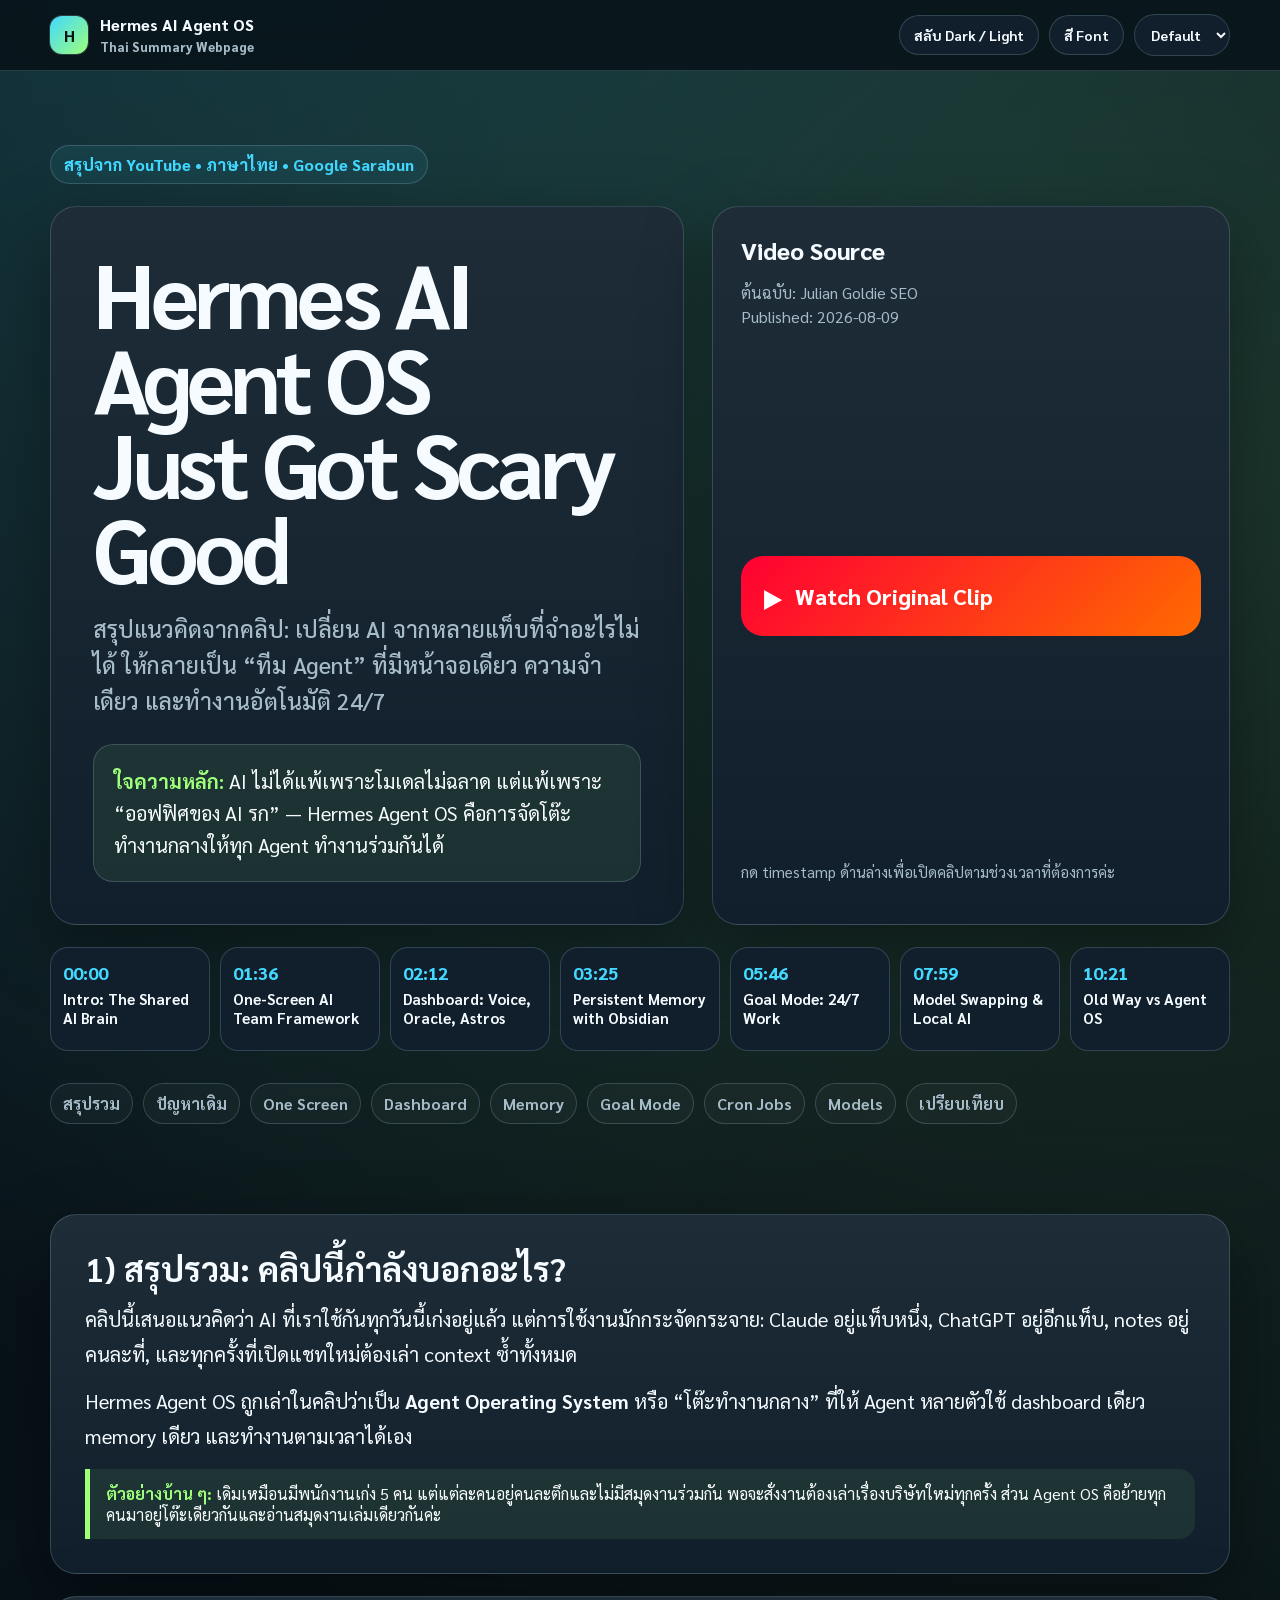
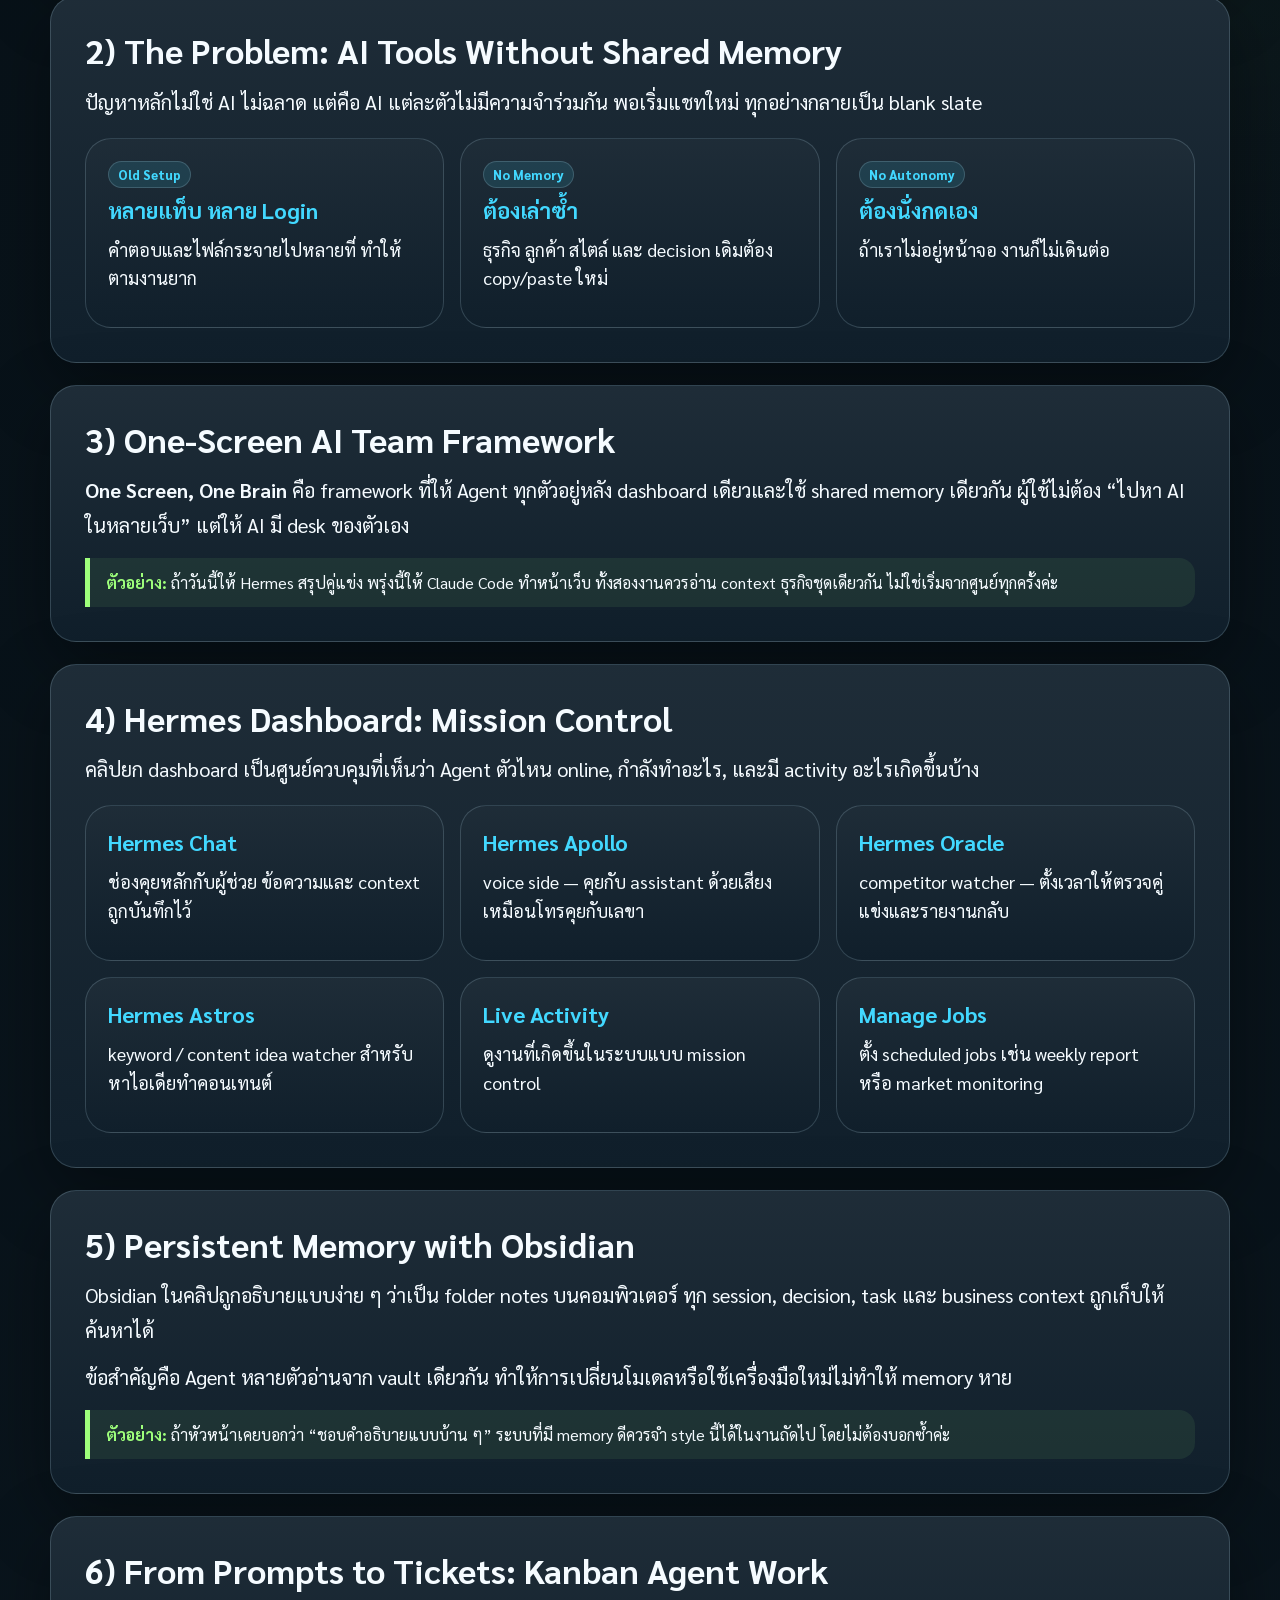
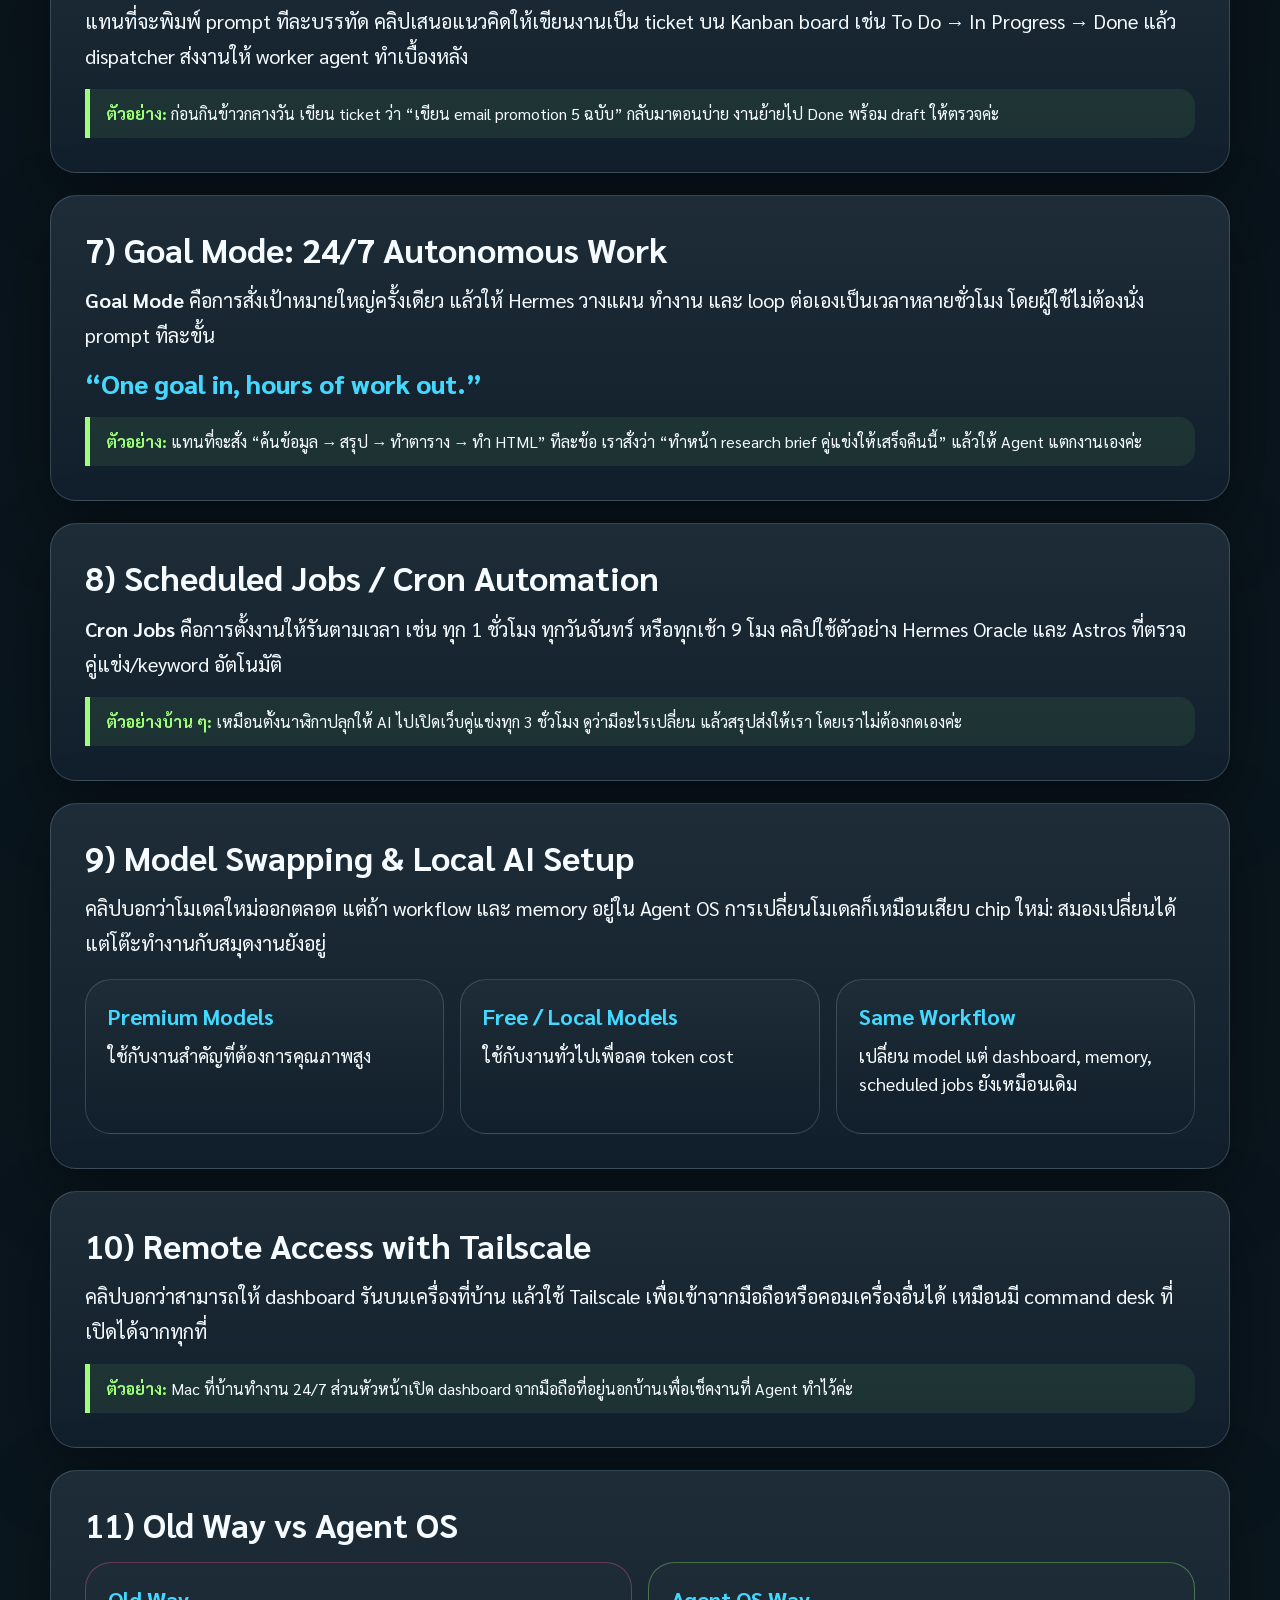
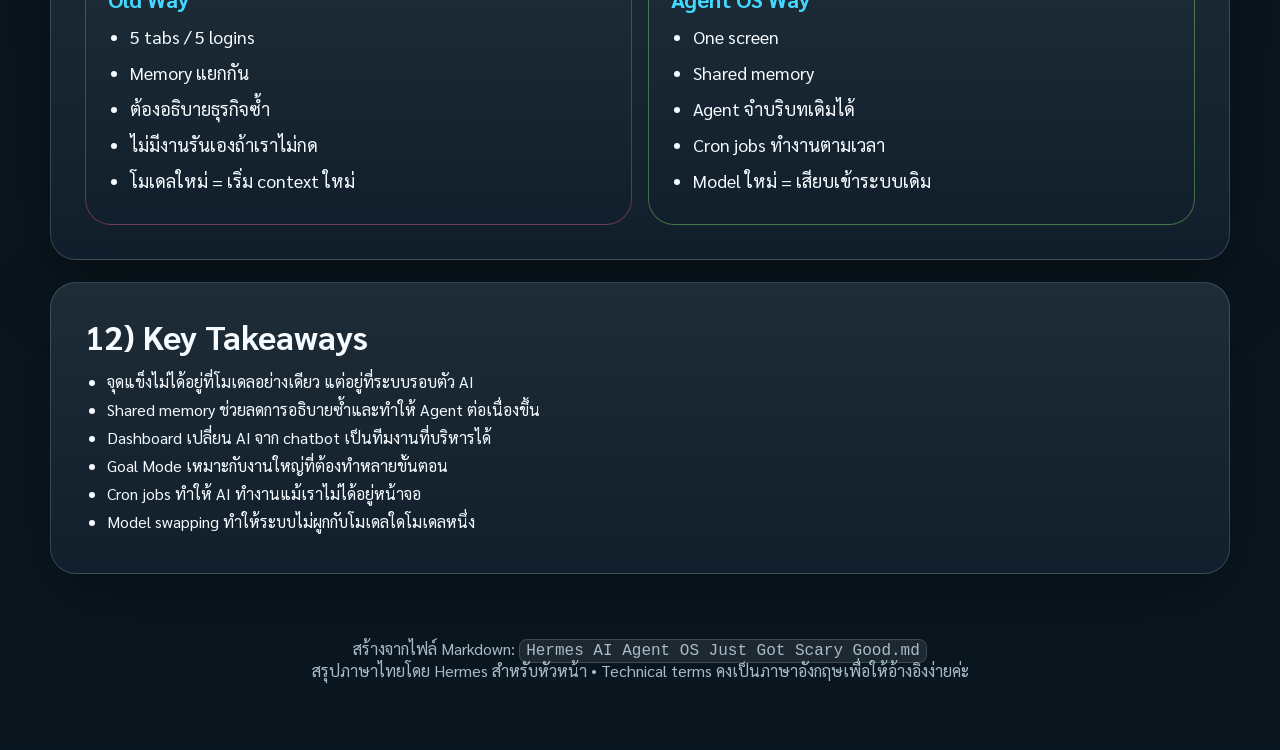
==== hermes-agent-os.html @ 34624af7 "Publish GitHub Pages site" ====
<!doctype html>
<html lang="th" data-theme="dark" data-text="default">
<head>
  <meta charset="utf-8" />
  <meta name="viewport" content="width=device-width, initial-scale=1" />
  <meta name="description" content="สรุปภาษาไทยจากคลิป Hermes AI Agent OS Just Got Scary Good พร้อมลิงก์ timestamp ไป YouTube ต้นฉบับ" />
  <title>Hermes AI Agent OS — สรุปภาษาไทย</title>
  <link rel="preconnect" href="https://fonts.googleapis.com">
  <link rel="preconnect" href="https://fonts.gstatic.com" crossorigin>
  <link href="https://fonts.googleapis.com/css2?family=Sarabun:wght@300;400;500;600;700;800&display=swap" rel="stylesheet">
  <style>
    :root{
      --font:'Sarabun', system-ui, -apple-system, BlinkMacSystemFont, 'Segoe UI', sans-serif;
      --bg:#071016; --bg-2:#0b1720; --surface:#101f2b; --surface-2:#142838; --ink:#f5fbff; --muted:#a7bcc9;
      --line:rgba(201,235,255,.18); --accent:#42d8ff; --accent-2:#9eff7b; --warn:#ffd166; --pink:#ff5ea8;
      --shadow:0 24px 70px rgba(0,0,0,.35); --radius:26px; --text-pick:var(--ink);
    }
    html[data-theme="light"]{--bg:#f6f8fb;--bg-2:#edf3f8;--surface:#ffffff;--surface-2:#f0f6fb;--ink:#11202b;--muted:#526777;--line:rgba(17,32,43,.15);--accent:#006dce;--accent-2:#238b45;--warn:#a76600;--pink:#ca1e67;--shadow:0 18px 55px rgba(24,47,67,.14)}
    html[data-text="white"]{--text-pick:#ffffff} html[data-text="black"]{--text-pick:#111827} html[data-text="cyan"]{--text-pick:#00d9ff} html[data-text="lime"]{--text-pick:#7CFF6B} html[data-text="amber"]{--text-pick:#ffd166} html[data-text="pink"]{--text-pick:#ff5ea8} html[data-text="purple"]{--text-pick:#c084fc}
    *{box-sizing:border-box} html{scroll-behavior:smooth} body{margin:0;font-family:var(--font);background:radial-gradient(circle at 12% -10%,rgba(66,216,255,.22),transparent 30%),radial-gradient(circle at 88% 8%,rgba(158,255,123,.13),transparent 28%),linear-gradient(180deg,var(--bg),var(--bg-2));color:var(--text-pick);min-height:100vh}
    a{color:inherit} .wrap{width:min(1180px,calc(100% - 36px));margin-inline:auto}.topbar{position:sticky;top:0;z-index:50;background:color-mix(in srgb,var(--bg) 82%,transparent);backdrop-filter:blur(14px);border-bottom:1px solid var(--line)}
    .topbar-inner{display:flex;align-items:center;justify-content:space-between;gap:16px;padding:14px 0}.brand{display:flex;align-items:center;gap:12px;font-weight:800}.logo{width:38px;height:38px;border-radius:12px;background:linear-gradient(135deg,var(--accent),var(--accent-2));display:grid;place-items:center;color:#031018;font-weight:900;box-shadow:0 0 0 1px var(--line)}
    .controls{display:flex;gap:10px;align-items:center;flex-wrap:wrap}.btn,.chip{border:1px solid var(--line);background:var(--surface);color:var(--text-pick);padding:10px 14px;border-radius:999px;font:700 14px var(--font);cursor:pointer;box-shadow:none}.btn:hover,.chip:hover{border-color:var(--accent)} select{border:1px solid var(--line);background:var(--surface);color:var(--text-pick);padding:10px 12px;border-radius:999px;font:700 14px var(--font)}
    .hero{padding:74px 0 36px}.eyebrow{display:inline-flex;align-items:center;gap:8px;border:1px solid var(--line);background:rgba(66,216,255,.08);padding:8px 13px;border-radius:999px;color:var(--accent);font-weight:800}.hero-grid{display:grid;grid-template-columns:1.1fr .9fr;gap:28px;align-items:stretch;margin-top:22px}.hero-card,.video-card,.card,.section{background:linear-gradient(180deg,color-mix(in srgb,var(--surface) 94%,white 6%),var(--surface));border:1px solid var(--line);border-radius:var(--radius);box-shadow:var(--shadow)}.hero-card{padding:42px}.video-card{padding:28px;display:flex;flex-direction:column;justify-content:space-between;gap:18px}.hero h1{margin:0;font-size:clamp(44px,7vw,92px);line-height:.95;letter-spacing:-.05em;color:var(--text-pick)}.subtitle{margin:22px 0 0;color:var(--muted);font-size:23px;line-height:1.55;font-weight:500}.big-idea{margin-top:26px;padding:20px;border:1px solid var(--line);border-radius:20px;background:rgba(158,255,123,.08);font-size:20px;line-height:1.6}.big-idea b{color:var(--accent-2)}
    .watch{display:flex;gap:12px;align-items:center;text-decoration:none;padding:18px 20px;background:linear-gradient(135deg,#ff0033,#ff6a00);border-radius:22px;color:white;font-weight:900;font-size:22px}.watch span:first-child{font-size:34px}.video-title{font-size:24px;font-weight:900;line-height:1.25}.meta{color:var(--muted);line-height:1.5}.timestamp-grid{display:grid;grid-template-columns:repeat(7,1fr);gap:10px;margin:22px 0 0}.time-link{display:flex;flex-direction:column;text-decoration:none;padding:13px 12px;border:1px solid var(--line);border-radius:18px;background:var(--surface);min-height:104px}.time-link:hover{transform:translateY(-2px);border-color:var(--accent);transition:.18s}.time{font-weight:900;color:var(--accent);font-size:18px}.time-label{font-size:15px;line-height:1.25;margin-top:6px;color:var(--text-pick);font-weight:700}
    .toc{display:flex;gap:10px;flex-wrap:wrap;margin:32px 0}.toc a{text-decoration:none;color:var(--muted);border:1px solid var(--line);border-radius:999px;padding:9px 12px;background:rgba(255,255,255,.03);font-weight:700}.toc a:hover{color:var(--text-pick);border-color:var(--accent)}
    .section{padding:34px;margin:22px 0}.section h2{margin:0 0 14px;font-size:34px;line-height:1.15}.section p{font-size:20px;line-height:1.75;color:var(--text-pick);margin:12px 0}.muted{color:var(--muted)!important}.cards{display:grid;grid-template-columns:repeat(3,1fr);gap:16px;margin-top:18px}.card{padding:22px;box-shadow:none}.card h3{margin:0 0 9px;font-size:22px;color:var(--accent)}.card p,.card li{font-size:18px;line-height:1.6;color:var(--text-pick)}.tag{display:inline-block;background:rgba(66,216,255,.12);border:1px solid var(--line);padding:4px 9px;border-radius:999px;color:var(--accent);font-weight:800;font-size:13px;margin-bottom:8px}.example{margin-top:15px;border-left:5px solid var(--accent-2);background:rgba(158,255,123,.08);padding:14px 16px;border-radius:0 16px 16px 0}.example strong{color:var(--accent-2)}
    .compare{display:grid;grid-template-columns:1fr 1fr;gap:16px;margin-top:18px}.compare .old{border-color:rgba(255,94,168,.35)}.compare .new{border-color:rgba(158,255,123,.35)}ul{margin:10px 0 0;padding-left:22px}li{margin:7px 0}.quote{font-size:26px!important;line-height:1.45!important;font-weight:800;color:var(--accent)!important}.footer{padding:42px 0 70px;color:var(--muted);text-align:center}.small{font-size:15px!important}.kbd{font-family:ui-monospace,SFMono-Regular,Menlo,monospace;background:rgba(255,255,255,.08);border:1px solid var(--line);border-radius:8px;padding:2px 6px}
    @media(max-width:980px){.hero-grid,.cards,.compare{grid-template-columns:1fr}.timestamp-grid{grid-template-columns:repeat(2,1fr)}.hero-card{padding:28px}.section{padding:24px}.topbar-inner{align-items:flex-start;flex-direction:column}.controls{width:100%}}
    @media(max-width:560px){.timestamp-grid{grid-template-columns:1fr}.hero h1{font-size:48px}.subtitle{font-size:19px}.section h2{font-size:28px}.section p{font-size:18px}}
  </style>
</head>
<body>
  <header class="topbar">
    <div class="wrap topbar-inner">
      <div class="brand"><div class="logo">H</div><div>Hermes AI Agent OS<br><span class="muted" style="font-size:13px">Thai Summary Webpage</span></div></div>
      <div class="controls" aria-label="page controls">
        <button class="btn" id="themeBtn">สลับ Dark / Light</button>
        <label class="chip" for="textColor">สี Font</label>
        <select id="textColor" aria-label="เลือกสีตัวอักษร">
          <option value="default">Default</option><option value="white">White</option><option value="black">Black</option><option value="cyan">Cyan</option><option value="lime">Lime</option><option value="amber">Amber</option><option value="pink">Pink</option><option value="purple">Purple</option>
        </select>
      </div>
    </div>
  </header>

  <main class="wrap">
    <section class="hero" id="top">
      <span class="eyebrow">สรุปจาก YouTube • ภาษาไทย • Google Sarabun</span>
      <div class="hero-grid">
        <div class="hero-card">
          <h1>Hermes AI Agent OS<br>Just Got Scary Good</h1>
          <p class="subtitle">สรุปแนวคิดจากคลิป: เปลี่ยน AI จากหลายแท็บที่จำอะไรไม่ได้ ให้กลายเป็น “ทีม Agent” ที่มีหน้าจอเดียว ความจำเดียว และทำงานอัตโนมัติ 24/7</p>
          <div class="big-idea"><b>ใจความหลัก:</b> AI ไม่ได้แพ้เพราะโมเดลไม่ฉลาด แต่แพ้เพราะ “ออฟฟิศของ AI รก” — Hermes Agent OS คือการจัดโต๊ะทำงานกลางให้ทุก Agent ทำงานร่วมกันได้</div>
        </div>
        <aside class="video-card">
          <div>
            <div class="video-title">Video Source</div>
            <p class="meta">ต้นฉบับ: Julian Goldie SEO<br>Published: 2026-08-09</p>
          </div>
          <a class="watch" href="https://www.youtube.com/watch?v=PWWKSRdEKKI" target="_blank" rel="noopener"><span>▶</span><span>Watch Original Clip</span></a>
          <p class="small muted">กด timestamp ด้านล่างเพื่อเปิดคลิปตามช่วงเวลาที่ต้องการค่ะ</p>
        </aside>
      </div>

      <nav class="timestamp-grid" aria-label="YouTube timestamp map">
        <a class="time-link" href="https://www.youtube.com/watch?v=PWWKSRdEKKI&t=0s" target="_blank" rel="noopener"><span class="time">00:00</span><span class="time-label">Intro: The Shared AI Brain</span></a>
        <a class="time-link" href="https://www.youtube.com/watch?v=PWWKSRdEKKI&t=96s" target="_blank" rel="noopener"><span class="time">01:36</span><span class="time-label">One-Screen AI Team Framework</span></a>
        <a class="time-link" href="https://www.youtube.com/watch?v=PWWKSRdEKKI&t=132s" target="_blank" rel="noopener"><span class="time">02:12</span><span class="time-label">Dashboard: Voice, Oracle, Astros</span></a>
        <a class="time-link" href="https://www.youtube.com/watch?v=PWWKSRdEKKI&t=205s" target="_blank" rel="noopener"><span class="time">03:25</span><span class="time-label">Persistent Memory with Obsidian</span></a>
        <a class="time-link" href="https://www.youtube.com/watch?v=PWWKSRdEKKI&t=346s" target="_blank" rel="noopener"><span class="time">05:46</span><span class="time-label">Goal Mode: 24/7 Work</span></a>
        <a class="time-link" href="https://www.youtube.com/watch?v=PWWKSRdEKKI&t=479s" target="_blank" rel="noopener"><span class="time">07:59</span><span class="time-label">Model Swapping & Local AI</span></a>
        <a class="time-link" href="https://www.youtube.com/watch?v=PWWKSRdEKKI&t=621s" target="_blank" rel="noopener"><span class="time">10:21</span><span class="time-label">Old Way vs Agent OS</span></a>
      </nav>
      <div class="toc">
        <a href="#summary">สรุปรวม</a><a href="#problem">ปัญหาเดิม</a><a href="#framework">One Screen</a><a href="#dashboard">Dashboard</a><a href="#memory">Memory</a><a href="#goal">Goal Mode</a><a href="#cron">Cron Jobs</a><a href="#models">Models</a><a href="#compare">เปรียบเทียบ</a>
      </div>
    </section>

    <section class="section" id="summary"><h2>1) สรุปรวม: คลิปนี้กำลังบอกอะไร?</h2><p>คลิปนี้เสนอแนวคิดว่า AI ที่เราใช้กันทุกวันนี้เก่งอยู่แล้ว แต่การใช้งานมักกระจัดกระจาย: Claude อยู่แท็บหนึ่ง, ChatGPT อยู่อีกแท็บ, notes อยู่คนละที่, และทุกครั้งที่เปิดแชทใหม่ต้องเล่า context ซ้ำทั้งหมด</p><p>Hermes Agent OS ถูกเล่าในคลิปว่าเป็น <b>Agent Operating System</b> หรือ “โต๊ะทำงานกลาง” ที่ให้ Agent หลายตัวใช้ dashboard เดียว memory เดียว และทำงานตามเวลาได้เอง</p><div class="example"><strong>ตัวอย่างบ้าน ๆ:</strong> เดิมเหมือนมีพนักงานเก่ง 5 คน แต่แต่ละคนอยู่คนละตึกและไม่มีสมุดงานร่วมกัน พอจะสั่งงานต้องเล่าเรื่องบริษัทใหม่ทุกครั้ง ส่วน Agent OS คือย้ายทุกคนมาอยู่โต๊ะเดียวกันและอ่านสมุดงานเล่มเดียวกันค่ะ</div></section>
    <section class="section" id="problem"><h2>2) The Problem: AI Tools Without Shared Memory</h2><p>ปัญหาหลักไม่ใช่ AI ไม่ฉลาด แต่คือ AI แต่ละตัวไม่มีความจำร่วมกัน พอเริ่มแชทใหม่ ทุกอย่างกลายเป็น blank slate</p><div class="cards"><div class="card"><span class="tag">Old Setup</span><h3>หลายแท็บ หลาย Login</h3><p>คำตอบและไฟล์กระจายไปหลายที่ ทำให้ตามงานยาก</p></div><div class="card"><span class="tag">No Memory</span><h3>ต้องเล่าซ้ำ</h3><p>ธุรกิจ ลูกค้า สไตล์ และ decision เดิมต้อง copy/paste ใหม่</p></div><div class="card"><span class="tag">No Autonomy</span><h3>ต้องนั่งกดเอง</h3><p>ถ้าเราไม่อยู่หน้าจอ งานก็ไม่เดินต่อ</p></div></div></section>
    <section class="section" id="framework"><h2>3) One-Screen AI Team Framework</h2><p><b>One Screen, One Brain</b> คือ framework ที่ให้ Agent ทุกตัวอยู่หลัง dashboard เดียวและใช้ shared memory เดียวกัน ผู้ใช้ไม่ต้อง “ไปหา AI ในหลายเว็บ” แต่ให้ AI มี desk ของตัวเอง</p><div class="example"><strong>ตัวอย่าง:</strong> ถ้าวันนี้ให้ Hermes สรุปคู่แข่ง พรุ่งนี้ให้ Claude Code ทำหน้าเว็บ ทั้งสองงานควรอ่าน context ธุรกิจชุดเดียวกัน ไม่ใช่เริ่มจากศูนย์ทุกครั้งค่ะ</div></section>
    <section class="section" id="dashboard"><h2>4) Hermes Dashboard: Mission Control</h2><p>คลิปยก dashboard เป็นศูนย์ควบคุมที่เห็นว่า Agent ตัวไหน online, กำลังทำอะไร, และมี activity อะไรเกิดขึ้นบ้าง</p><div class="cards"><div class="card"><h3>Hermes Chat</h3><p>ช่องคุยหลักกับผู้ช่วย ข้อความและ context ถูกบันทึกไว้</p></div><div class="card"><h3>Hermes Apollo</h3><p>voice side — คุยกับ assistant ด้วยเสียง เหมือนโทรคุยกับเลขา</p></div><div class="card"><h3>Hermes Oracle</h3><p>competitor watcher — ตั้งเวลาให้ตรวจคู่แข่งและรายงานกลับ</p></div><div class="card"><h3>Hermes Astros</h3><p>keyword / content idea watcher สำหรับหาไอเดียทำคอนเทนต์</p></div><div class="card"><h3>Live Activity</h3><p>ดูงานที่เกิดขึ้นในระบบแบบ mission control</p></div><div class="card"><h3>Manage Jobs</h3><p>ตั้ง scheduled jobs เช่น weekly report หรือ market monitoring</p></div></div></section>
    <section class="section" id="memory"><h2>5) Persistent Memory with Obsidian</h2><p>Obsidian ในคลิปถูกอธิบายแบบง่าย ๆ ว่าเป็น folder notes บนคอมพิวเตอร์ ทุก session, decision, task และ business context ถูกเก็บให้ค้นหาได้</p><p>ข้อสำคัญคือ Agent หลายตัวอ่านจาก vault เดียวกัน ทำให้การเปลี่ยนโมเดลหรือใช้เครื่องมือใหม่ไม่ทำให้ memory หาย</p><div class="example"><strong>ตัวอย่าง:</strong> ถ้าหัวหน้าเคยบอกว่า “ชอบคำอธิบายแบบบ้าน ๆ” ระบบที่มี memory ดีควรจำ style นี้ได้ในงานถัดไป โดยไม่ต้องบอกซ้ำค่ะ</div></section>
    <section class="section"><h2>6) From Prompts to Tickets: Kanban Agent Work</h2><p>แทนที่จะพิมพ์ prompt ทีละบรรทัด คลิปเสนอแนวคิดให้เขียนงานเป็น ticket บน Kanban board เช่น To Do → In Progress → Done แล้ว dispatcher ส่งงานให้ worker agent ทำเบื้องหลัง</p><div class="example"><strong>ตัวอย่าง:</strong> ก่อนกินข้าวกลางวัน เขียน ticket ว่า “เขียน email promotion 5 ฉบับ” กลับมาตอนบ่าย งานย้ายไป Done พร้อม draft ให้ตรวจค่ะ</div></section>
    <section class="section" id="goal"><h2>7) Goal Mode: 24/7 Autonomous Work</h2><p><b>Goal Mode</b> คือการสั่งเป้าหมายใหญ่ครั้งเดียว แล้วให้ Hermes วางแผน ทำงาน และ loop ต่อเองเป็นเวลาหลายชั่วโมง โดยผู้ใช้ไม่ต้องนั่ง prompt ทีละขั้น</p><p class="quote">“One goal in, hours of work out.”</p><div class="example"><strong>ตัวอย่าง:</strong> แทนที่จะสั่ง “ค้นข้อมูล → สรุป → ทำตาราง → ทำ HTML” ทีละข้อ เราสั่งว่า “ทำหน้า research brief คู่แข่งให้เสร็จคืนนี้” แล้วให้ Agent แตกงานเองค่ะ</div></section>
    <section class="section" id="cron"><h2>8) Scheduled Jobs / Cron Automation</h2><p><b>Cron Jobs</b> คือการตั้งงานให้รันตามเวลา เช่น ทุก 1 ชั่วโมง ทุกวันจันทร์ หรือทุกเช้า 9 โมง คลิปใช้ตัวอย่าง Hermes Oracle และ Astros ที่ตรวจคู่แข่ง/keyword อัตโนมัติ</p><div class="example"><strong>ตัวอย่างบ้าน ๆ:</strong> เหมือนตั้งนาฬิกาปลุกให้ AI ไปเปิดเว็บคู่แข่งทุก 3 ชั่วโมง ดูว่ามีอะไรเปลี่ยน แล้วสรุปส่งให้เรา โดยเราไม่ต้องกดเองค่ะ</div></section>
    <section class="section" id="models"><h2>9) Model Swapping & Local AI Setup</h2><p>คลิปบอกว่าโมเดลใหม่ออกตลอด แต่ถ้า workflow และ memory อยู่ใน Agent OS การเปลี่ยนโมเดลก็เหมือนเสียบ chip ใหม่: สมองเปลี่ยนได้ แต่โต๊ะทำงานกับสมุดงานยังอยู่</p><div class="cards"><div class="card"><h3>Premium Models</h3><p>ใช้กับงานสำคัญที่ต้องการคุณภาพสูง</p></div><div class="card"><h3>Free / Local Models</h3><p>ใช้กับงานทั่วไปเพื่อลด token cost</p></div><div class="card"><h3>Same Workflow</h3><p>เปลี่ยน model แต่ dashboard, memory, scheduled jobs ยังเหมือนเดิม</p></div></div></section>
    <section class="section"><h2>10) Remote Access with Tailscale</h2><p>คลิปบอกว่าสามารถให้ dashboard รันบนเครื่องที่บ้าน แล้วใช้ Tailscale เพื่อเข้าจากมือถือหรือคอมเครื่องอื่นได้ เหมือนมี command desk ที่เปิดได้จากทุกที่</p><div class="example"><strong>ตัวอย่าง:</strong> Mac ที่บ้านทำงาน 24/7 ส่วนหัวหน้าเปิด dashboard จากมือถือที่อยู่นอกบ้านเพื่อเช็คงานที่ Agent ทำไว้ค่ะ</div></section>
    <section class="section" id="compare"><h2>11) Old Way vs Agent OS</h2><div class="compare"><div class="card old"><h3>Old Way</h3><ul><li>5 tabs / 5 logins</li><li>Memory แยกกัน</li><li>ต้องอธิบายธุรกิจซ้ำ</li><li>ไม่มีงานรันเองถ้าเราไม่กด</li><li>โมเดลใหม่ = เริ่ม context ใหม่</li></ul></div><div class="card new"><h3>Agent OS Way</h3><ul><li>One screen</li><li>Shared memory</li><li>Agent จำบริบทเดิมได้</li><li>Cron jobs ทำงานตามเวลา</li><li>Model ใหม่ = เสียบเข้าระบบเดิม</li></ul></div></div></section>
    <section class="section"><h2>12) Key Takeaways</h2><ul><li>จุดแข็งไม่ได้อยู่ที่โมเดลอย่างเดียว แต่อยู่ที่ระบบรอบตัว AI</li><li>Shared memory ช่วยลดการอธิบายซ้ำและทำให้ Agent ต่อเนื่องขึ้น</li><li>Dashboard เปลี่ยน AI จาก chatbot เป็นทีมงานที่บริหารได้</li><li>Goal Mode เหมาะกับงานใหญ่ที่ต้องทำหลายขั้นตอน</li><li>Cron jobs ทำให้ AI ทำงานแม้เราไม่ได้อยู่หน้าจอ</li><li>Model swapping ทำให้ระบบไม่ผูกกับโมเดลใดโมเดลหนึ่ง</li></ul></section>
  </main>
  <footer class="wrap footer">สร้างจากไฟล์ Markdown: <span class="kbd">Hermes AI Agent OS Just Got Scary Good.md</span><br>สรุปภาษาไทยโดย Hermes สำหรับหัวหน้า • Technical terms คงเป็นภาษาอังกฤษเพื่อให้อ้างอิงง่ายค่ะ</footer>
  <script>
    const root=document.documentElement; const themeBtn=document.getElementById('themeBtn'); const textColor=document.getElementById('textColor');
    const savedTheme=localStorage.getItem('theme')||'dark'; const savedText=localStorage.getItem('textColor')||'default'; root.dataset.theme=savedTheme; root.dataset.text=savedText; textColor.value=savedText;
    themeBtn.addEventListener('click',()=>{const next=root.dataset.theme==='dark'?'light':'dark'; root.dataset.theme=next; localStorage.setItem('theme',next);});
    textColor.addEventListener('change',()=>{root.dataset.text=textColor.value; localStorage.setItem('textColor',textColor.value);});
  </script>
</body>
</html>
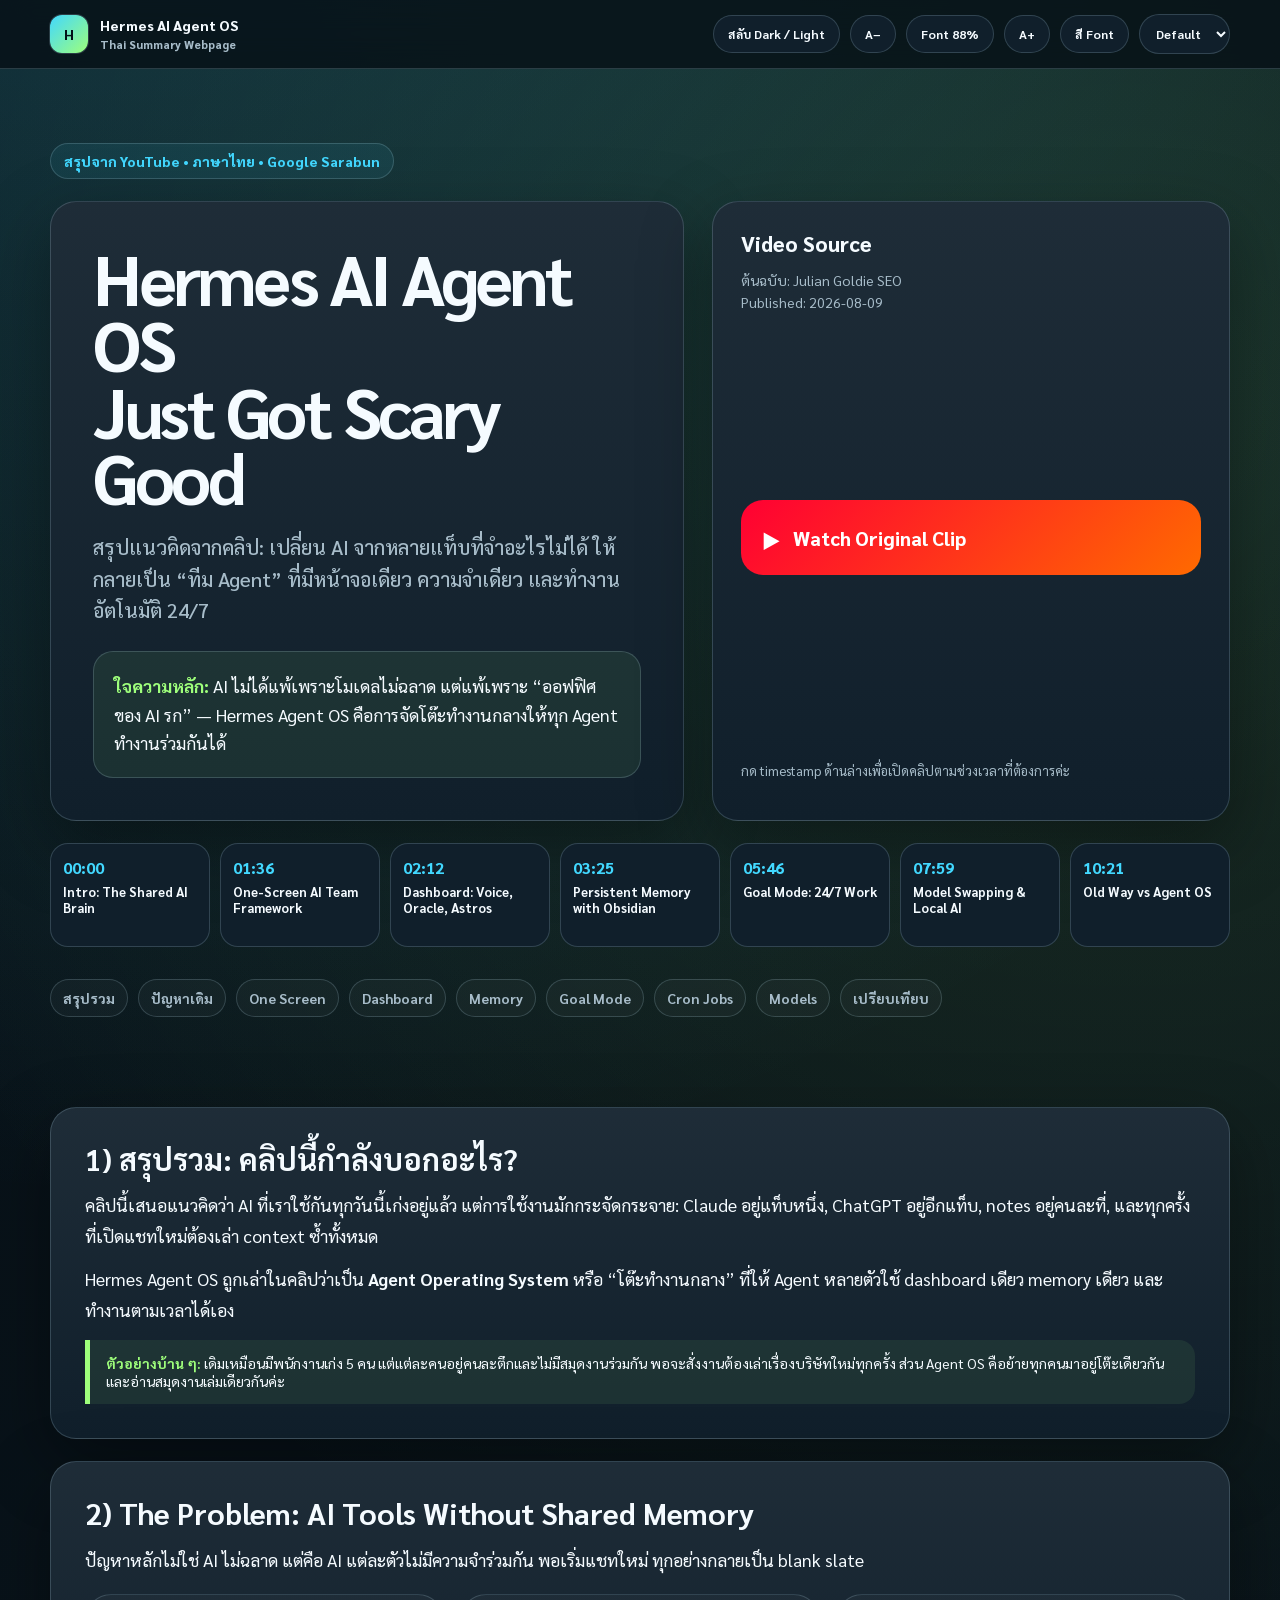
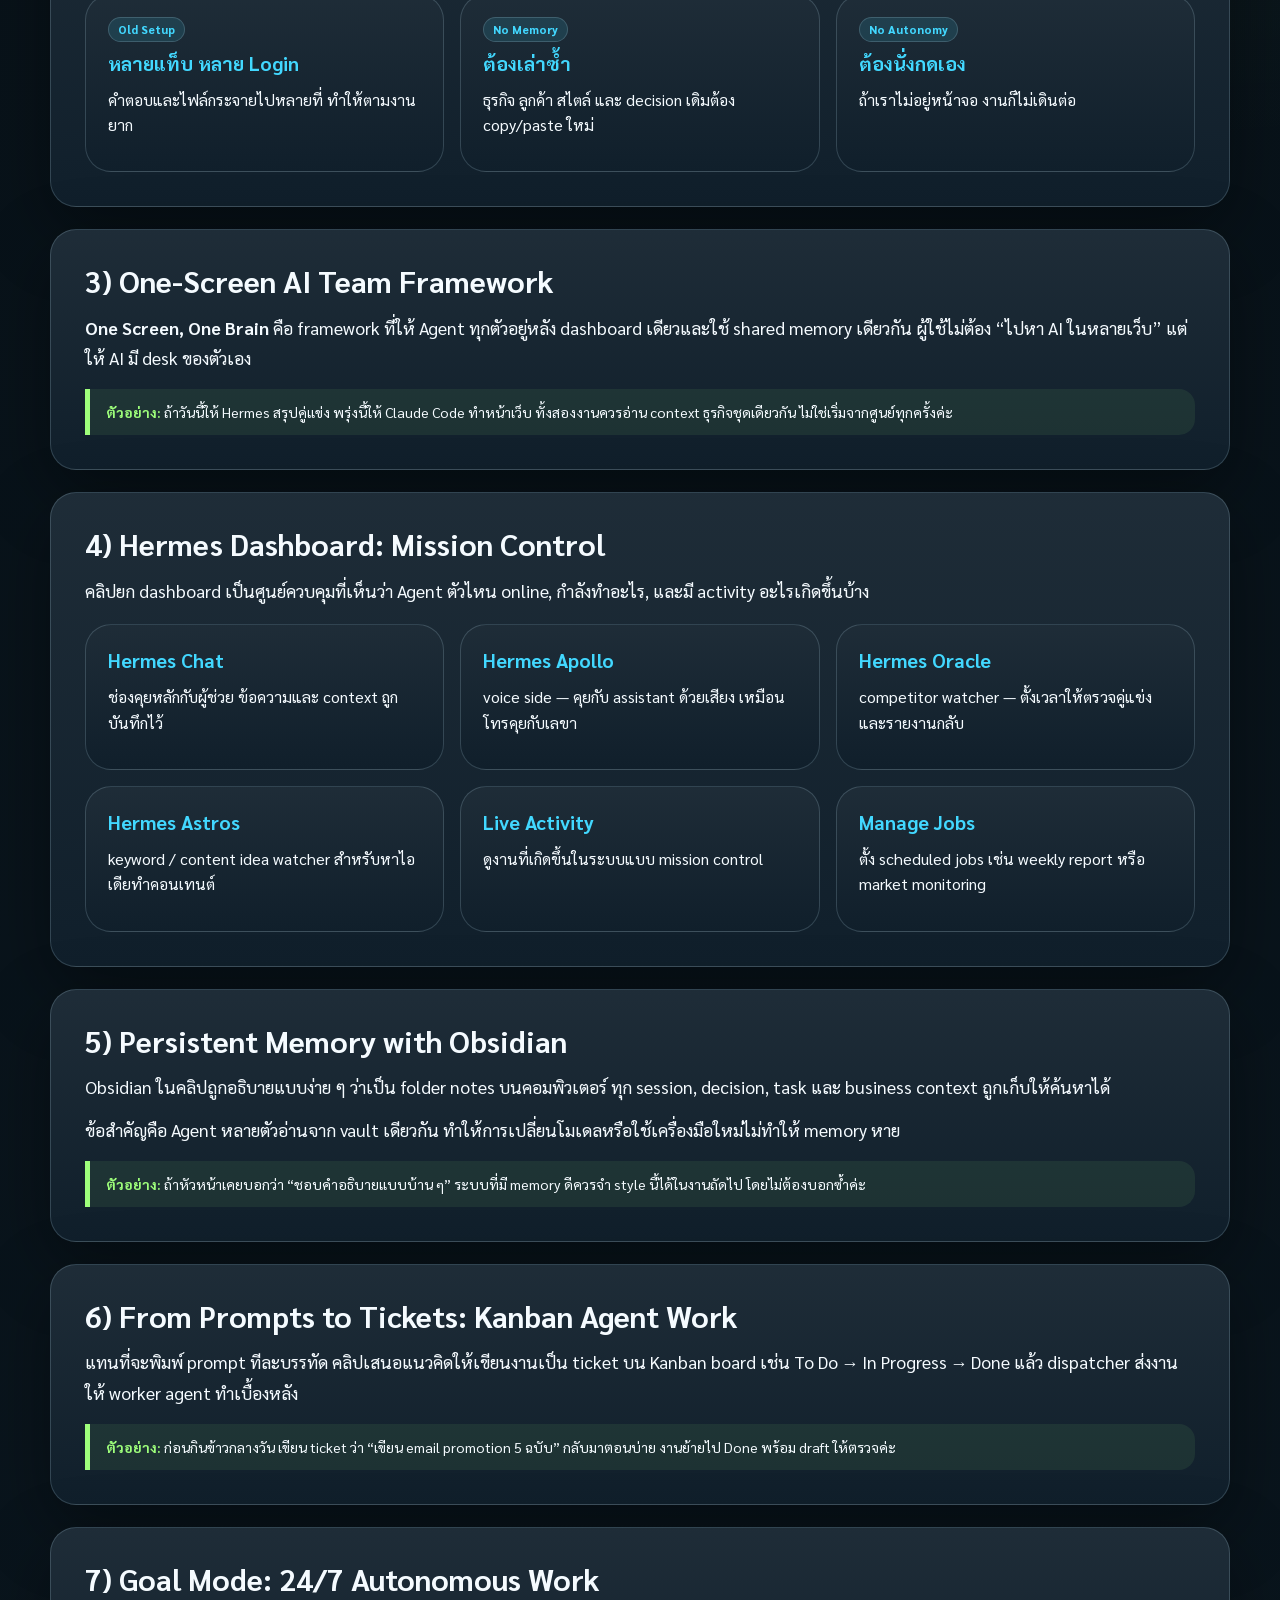
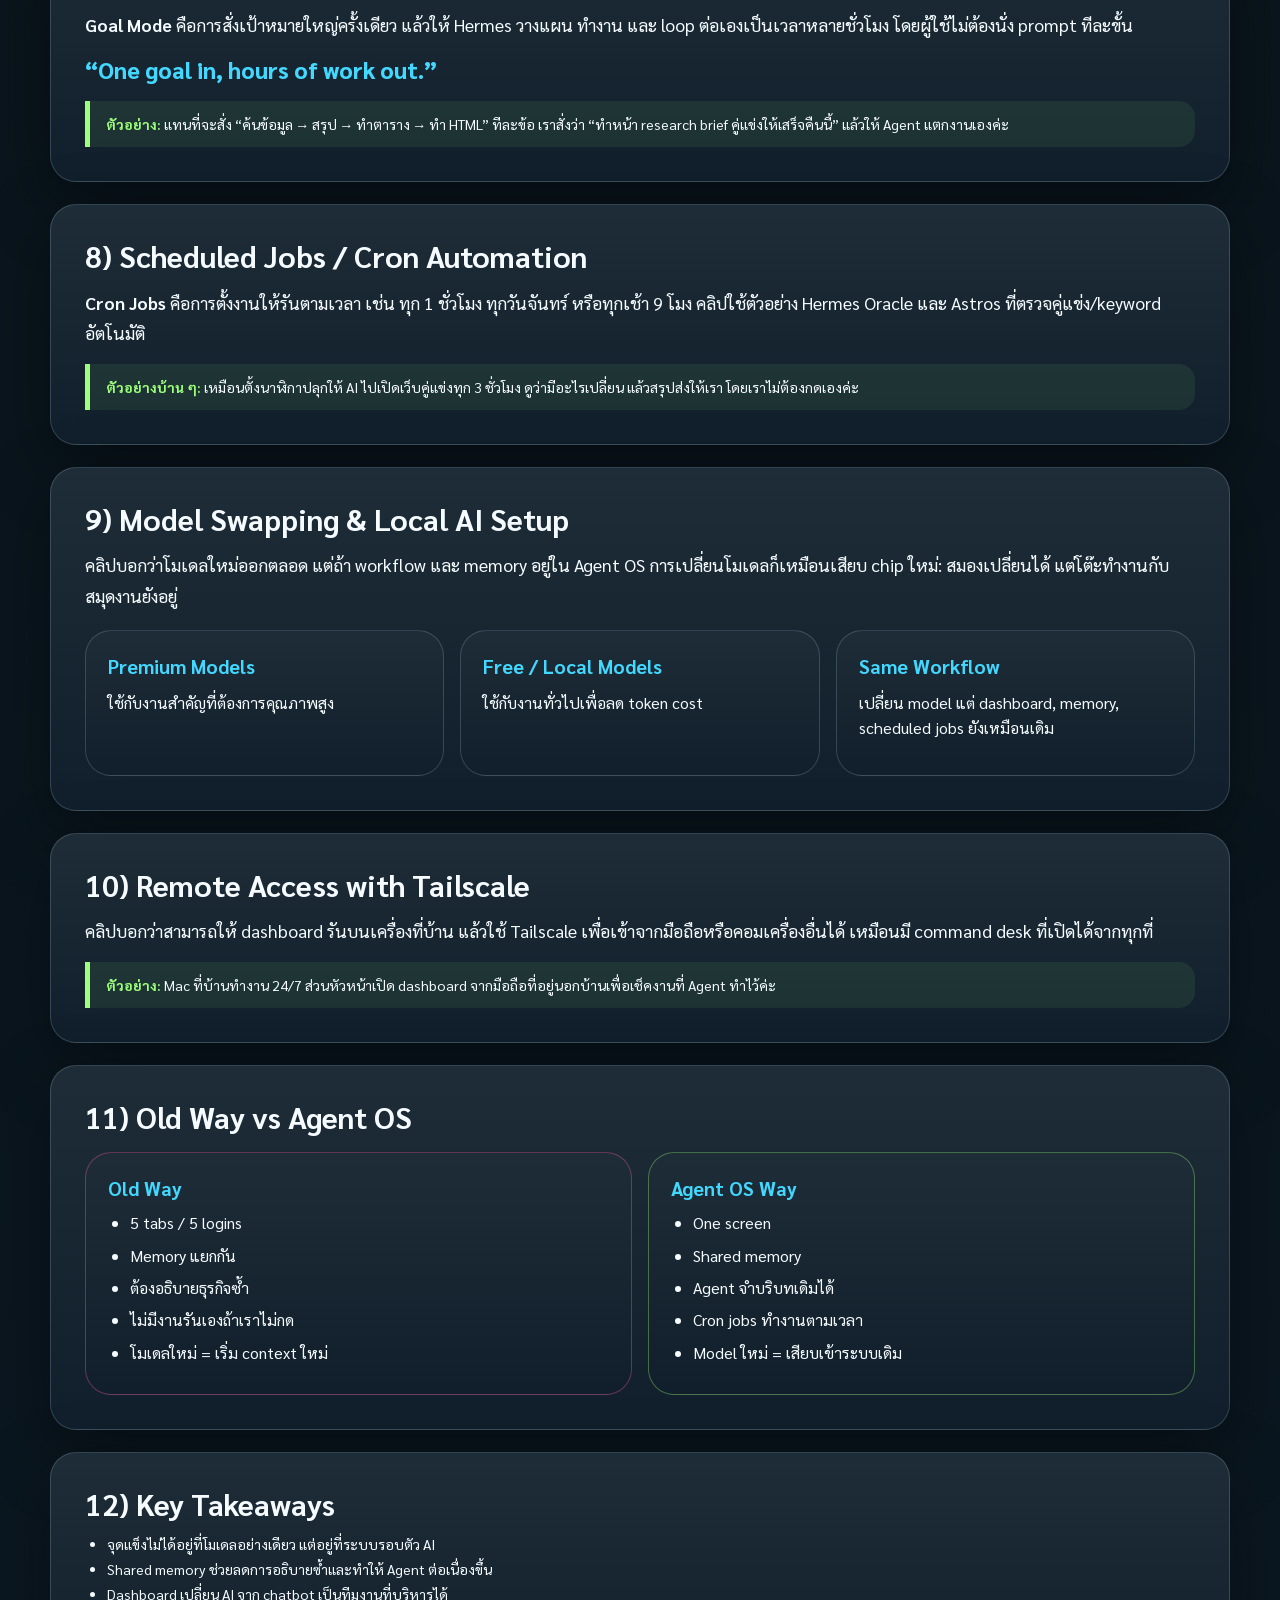
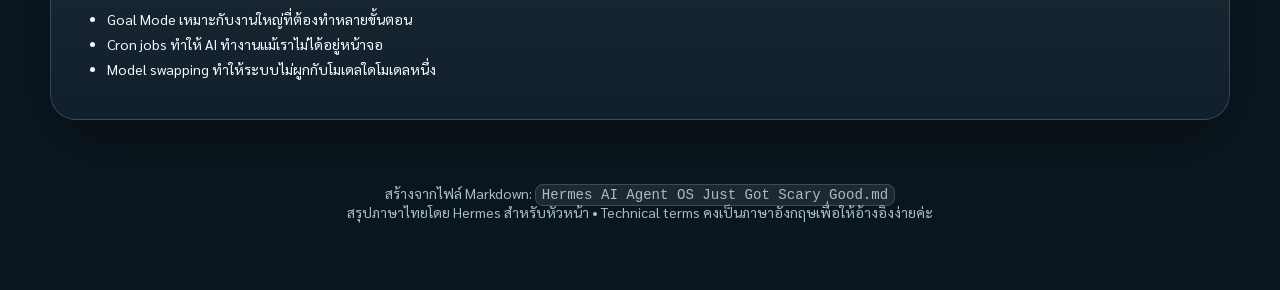
==== commit 2f0e0228: "Add font size controls to Hermes Agent OS page" ====
--- a/hermes-agent-os.html
+++ b/hermes-agent-os.html
@@ -13,29 +13,32 @@
       --font:'Sarabun', system-ui, -apple-system, BlinkMacSystemFont, 'Segoe UI', sans-serif;
       --bg:#071016; --bg-2:#0b1720; --surface:#101f2b; --surface-2:#142838; --ink:#f5fbff; --muted:#a7bcc9;
       --line:rgba(201,235,255,.18); --accent:#42d8ff; --accent-2:#9eff7b; --warn:#ffd166; --pink:#ff5ea8;
-      --shadow:0 24px 70px rgba(0,0,0,.35); --radius:26px; --text-pick:var(--ink);
+      --shadow:0 24px 70px rgba(0,0,0,.35); --radius:26px; --text-pick:var(--ink); --font-scale:.88;
     }
     html[data-theme="light"]{--bg:#f6f8fb;--bg-2:#edf3f8;--surface:#ffffff;--surface-2:#f0f6fb;--ink:#11202b;--muted:#526777;--line:rgba(17,32,43,.15);--accent:#006dce;--accent-2:#238b45;--warn:#a76600;--pink:#ca1e67;--shadow:0 18px 55px rgba(24,47,67,.14)}
     html[data-text="white"]{--text-pick:#ffffff} html[data-text="black"]{--text-pick:#111827} html[data-text="cyan"]{--text-pick:#00d9ff} html[data-text="lime"]{--text-pick:#7CFF6B} html[data-text="amber"]{--text-pick:#ffd166} html[data-text="pink"]{--text-pick:#ff5ea8} html[data-text="purple"]{--text-pick:#c084fc}
-    *{box-sizing:border-box} html{scroll-behavior:smooth} body{margin:0;font-family:var(--font);background:radial-gradient(circle at 12% -10%,rgba(66,216,255,.22),transparent 30%),radial-gradient(circle at 88% 8%,rgba(158,255,123,.13),transparent 28%),linear-gradient(180deg,var(--bg),var(--bg-2));color:var(--text-pick);min-height:100vh}
+    *{box-sizing:border-box} html{scroll-behavior:smooth} body{margin:0;font-family:var(--font);font-size:calc(16px * var(--font-scale));background:radial-gradient(circle at 12% -10%,rgba(66,216,255,.22),transparent 30%),radial-gradient(circle at 88% 8%,rgba(158,255,123,.13),transparent 28%),linear-gradient(180deg,var(--bg),var(--bg-2));color:var(--text-pick);min-height:100vh}
     a{color:inherit} .wrap{width:min(1180px,calc(100% - 36px));margin-inline:auto}.topbar{position:sticky;top:0;z-index:50;background:color-mix(in srgb,var(--bg) 82%,transparent);backdrop-filter:blur(14px);border-bottom:1px solid var(--line)}
     .topbar-inner{display:flex;align-items:center;justify-content:space-between;gap:16px;padding:14px 0}.brand{display:flex;align-items:center;gap:12px;font-weight:800}.logo{width:38px;height:38px;border-radius:12px;background:linear-gradient(135deg,var(--accent),var(--accent-2));display:grid;place-items:center;color:#031018;font-weight:900;box-shadow:0 0 0 1px var(--line)}
-    .controls{display:flex;gap:10px;align-items:center;flex-wrap:wrap}.btn,.chip{border:1px solid var(--line);background:var(--surface);color:var(--text-pick);padding:10px 14px;border-radius:999px;font:700 14px var(--font);cursor:pointer;box-shadow:none}.btn:hover,.chip:hover{border-color:var(--accent)} select{border:1px solid var(--line);background:var(--surface);color:var(--text-pick);padding:10px 12px;border-radius:999px;font:700 14px var(--font)}
-    .hero{padding:74px 0 36px}.eyebrow{display:inline-flex;align-items:center;gap:8px;border:1px solid var(--line);background:rgba(66,216,255,.08);padding:8px 13px;border-radius:999px;color:var(--accent);font-weight:800}.hero-grid{display:grid;grid-template-columns:1.1fr .9fr;gap:28px;align-items:stretch;margin-top:22px}.hero-card,.video-card,.card,.section{background:linear-gradient(180deg,color-mix(in srgb,var(--surface) 94%,white 6%),var(--surface));border:1px solid var(--line);border-radius:var(--radius);box-shadow:var(--shadow)}.hero-card{padding:42px}.video-card{padding:28px;display:flex;flex-direction:column;justify-content:space-between;gap:18px}.hero h1{margin:0;font-size:clamp(44px,7vw,92px);line-height:.95;letter-spacing:-.05em;color:var(--text-pick)}.subtitle{margin:22px 0 0;color:var(--muted);font-size:23px;line-height:1.55;font-weight:500}.big-idea{margin-top:26px;padding:20px;border:1px solid var(--line);border-radius:20px;background:rgba(158,255,123,.08);font-size:20px;line-height:1.6}.big-idea b{color:var(--accent-2)}
-    .watch{display:flex;gap:12px;align-items:center;text-decoration:none;padding:18px 20px;background:linear-gradient(135deg,#ff0033,#ff6a00);border-radius:22px;color:white;font-weight:900;font-size:22px}.watch span:first-child{font-size:34px}.video-title{font-size:24px;font-weight:900;line-height:1.25}.meta{color:var(--muted);line-height:1.5}.timestamp-grid{display:grid;grid-template-columns:repeat(7,1fr);gap:10px;margin:22px 0 0}.time-link{display:flex;flex-direction:column;text-decoration:none;padding:13px 12px;border:1px solid var(--line);border-radius:18px;background:var(--surface);min-height:104px}.time-link:hover{transform:translateY(-2px);border-color:var(--accent);transition:.18s}.time{font-weight:900;color:var(--accent);font-size:18px}.time-label{font-size:15px;line-height:1.25;margin-top:6px;color:var(--text-pick);font-weight:700}
+    .controls{display:flex;gap:10px;align-items:center;flex-wrap:wrap}.btn,.chip{border:1px solid var(--line);background:var(--surface);color:var(--text-pick);padding:10px 14px;border-radius:999px;font:700 calc(14px * var(--font-scale)) var(--font);cursor:pointer;box-shadow:none}.btn:hover,.chip:hover{border-color:var(--accent)} select{border:1px solid var(--line);background:var(--surface);color:var(--text-pick);padding:10px 12px;border-radius:999px;font:700 calc(14px * var(--font-scale)) var(--font)}
+    .hero{padding:74px 0 36px}.eyebrow{display:inline-flex;align-items:center;gap:8px;border:1px solid var(--line);background:rgba(66,216,255,.08);padding:8px 13px;border-radius:999px;color:var(--accent);font-weight:800}.hero-grid{display:grid;grid-template-columns:1.1fr .9fr;gap:28px;align-items:stretch;margin-top:22px}.hero-card,.video-card,.card,.section{background:linear-gradient(180deg,color-mix(in srgb,var(--surface) 94%,white 6%),var(--surface));border:1px solid var(--line);border-radius:var(--radius);box-shadow:var(--shadow)}.hero-card{padding:42px}.video-card{padding:28px;display:flex;flex-direction:column;justify-content:space-between;gap:18px}.hero h1{margin:0;font-size:clamp(calc(38px * var(--font-scale)), calc(6.2vw * var(--font-scale)), calc(82px * var(--font-scale)));line-height:.95;letter-spacing:-.05em;color:var(--text-pick)}.subtitle{margin:22px 0 0;color:var(--muted);font-size:calc(23px * var(--font-scale));line-height:1.55;font-weight:500}.big-idea{margin-top:26px;padding:20px;border:1px solid var(--line);border-radius:20px;background:rgba(158,255,123,.08);font-size:calc(20px * var(--font-scale));line-height:1.6}.big-idea b{color:var(--accent-2)}
+    .watch{display:flex;gap:12px;align-items:center;text-decoration:none;padding:18px 20px;background:linear-gradient(135deg,#ff0033,#ff6a00);border-radius:22px;color:white;font-weight:900;font-size:calc(22px * var(--font-scale))}.watch span:first-child{font-size:calc(34px * var(--font-scale))}.video-title{font-size:calc(24px * var(--font-scale));font-weight:900;line-height:1.25}.meta{color:var(--muted);line-height:1.5}.timestamp-grid{display:grid;grid-template-columns:repeat(7,1fr);gap:10px;margin:22px 0 0}.time-link{display:flex;flex-direction:column;text-decoration:none;padding:13px 12px;border:1px solid var(--line);border-radius:18px;background:var(--surface);min-height:104px}.time-link:hover{transform:translateY(-2px);border-color:var(--accent);transition:.18s}.time{font-weight:900;color:var(--accent);font-size:calc(18px * var(--font-scale))}.time-label{font-size:calc(15px * var(--font-scale));line-height:1.25;margin-top:6px;color:var(--text-pick);font-weight:700}
     .toc{display:flex;gap:10px;flex-wrap:wrap;margin:32px 0}.toc a{text-decoration:none;color:var(--muted);border:1px solid var(--line);border-radius:999px;padding:9px 12px;background:rgba(255,255,255,.03);font-weight:700}.toc a:hover{color:var(--text-pick);border-color:var(--accent)}
-    .section{padding:34px;margin:22px 0}.section h2{margin:0 0 14px;font-size:34px;line-height:1.15}.section p{font-size:20px;line-height:1.75;color:var(--text-pick);margin:12px 0}.muted{color:var(--muted)!important}.cards{display:grid;grid-template-columns:repeat(3,1fr);gap:16px;margin-top:18px}.card{padding:22px;box-shadow:none}.card h3{margin:0 0 9px;font-size:22px;color:var(--accent)}.card p,.card li{font-size:18px;line-height:1.6;color:var(--text-pick)}.tag{display:inline-block;background:rgba(66,216,255,.12);border:1px solid var(--line);padding:4px 9px;border-radius:999px;color:var(--accent);font-weight:800;font-size:13px;margin-bottom:8px}.example{margin-top:15px;border-left:5px solid var(--accent-2);background:rgba(158,255,123,.08);padding:14px 16px;border-radius:0 16px 16px 0}.example strong{color:var(--accent-2)}
-    .compare{display:grid;grid-template-columns:1fr 1fr;gap:16px;margin-top:18px}.compare .old{border-color:rgba(255,94,168,.35)}.compare .new{border-color:rgba(158,255,123,.35)}ul{margin:10px 0 0;padding-left:22px}li{margin:7px 0}.quote{font-size:26px!important;line-height:1.45!important;font-weight:800;color:var(--accent)!important}.footer{padding:42px 0 70px;color:var(--muted);text-align:center}.small{font-size:15px!important}.kbd{font-family:ui-monospace,SFMono-Regular,Menlo,monospace;background:rgba(255,255,255,.08);border:1px solid var(--line);border-radius:8px;padding:2px 6px}
+    .section{padding:34px;margin:22px 0}.section h2{margin:0 0 14px;font-size:calc(34px * var(--font-scale));line-height:1.15}.section p{font-size:calc(20px * var(--font-scale));line-height:1.75;color:var(--text-pick);margin:12px 0}.muted{color:var(--muted)!important}.cards{display:grid;grid-template-columns:repeat(3,1fr);gap:16px;margin-top:18px}.card{padding:22px;box-shadow:none}.card h3{margin:0 0 9px;font-size:calc(22px * var(--font-scale));color:var(--accent)}.card p,.card li{font-size:calc(18px * var(--font-scale));line-height:1.6;color:var(--text-pick)}.tag{display:inline-block;background:rgba(66,216,255,.12);border:1px solid var(--line);padding:4px 9px;border-radius:999px;color:var(--accent);font-weight:800;font-size:calc(13px * var(--font-scale));margin-bottom:8px}.example{margin-top:15px;border-left:5px solid var(--accent-2);background:rgba(158,255,123,.08);padding:14px 16px;border-radius:0 16px 16px 0}.example strong{color:var(--accent-2)}
+    .compare{display:grid;grid-template-columns:1fr 1fr;gap:16px;margin-top:18px}.compare .old{border-color:rgba(255,94,168,.35)}.compare .new{border-color:rgba(158,255,123,.35)}ul{margin:10px 0 0;padding-left:22px}li{margin:7px 0}.quote{font-size:calc(26px * var(--font-scale))!important;line-height:1.45!important;font-weight:800;color:var(--accent)!important}.footer{padding:42px 0 70px;color:var(--muted);text-align:center}.small{font-size:calc(15px * var(--font-scale))!important}.kbd{font-family:ui-monospace,SFMono-Regular,Menlo,monospace;background:rgba(255,255,255,.08);border:1px solid var(--line);border-radius:8px;padding:2px 6px}
     @media(max-width:980px){.hero-grid,.cards,.compare{grid-template-columns:1fr}.timestamp-grid{grid-template-columns:repeat(2,1fr)}.hero-card{padding:28px}.section{padding:24px}.topbar-inner{align-items:flex-start;flex-direction:column}.controls{width:100%}}
-    @media(max-width:560px){.timestamp-grid{grid-template-columns:1fr}.hero h1{font-size:48px}.subtitle{font-size:19px}.section h2{font-size:28px}.section p{font-size:18px}}
+    @media(max-width:560px){.timestamp-grid{grid-template-columns:1fr}.hero h1{font-size:calc(48px * var(--font-scale))}.subtitle{font-size:calc(19px * var(--font-scale))}.section h2{font-size:calc(28px * var(--font-scale))}.section p{font-size:calc(18px * var(--font-scale))}}
   </style>
 </head>
 <body>
   <header class="topbar">
     <div class="wrap topbar-inner">
-      <div class="brand"><div class="logo">H</div><div>Hermes AI Agent OS<br><span class="muted" style="font-size:13px">Thai Summary Webpage</span></div></div>
+      <div class="brand"><div class="logo">H</div><div>Hermes AI Agent OS<br><span class="muted" style="font-size:calc(13px * var(--font-scale))">Thai Summary Webpage</span></div></div>
       <div class="controls" aria-label="page controls">
         <button class="btn" id="themeBtn">สลับ Dark / Light</button>
+        <button class="btn" id="fontDown" type="button" aria-label="ลดขนาดตัวอักษร">A−</button>
+        <button class="btn" id="fontReset" type="button" aria-label="รีเซ็ตขนาดตัวอักษร">Font 100%</button>
+        <button class="btn" id="fontUp" type="button" aria-label="เพิ่มขนาดตัวอักษร">A+</button>
         <label class="chip" for="textColor">สี Font</label>
         <select id="textColor" aria-label="เลือกสีตัวอักษร">
           <option value="default">Default</option><option value="white">White</option><option value="black">Black</option><option value="cyan">Cyan</option><option value="lime">Lime</option><option value="amber">Amber</option><option value="pink">Pink</option><option value="purple">Purple</option>
@@ -93,9 +96,17 @@
   <footer class="wrap footer">สร้างจากไฟล์ Markdown: <span class="kbd">Hermes AI Agent OS Just Got Scary Good.md</span><br>สรุปภาษาไทยโดย Hermes สำหรับหัวหน้า • Technical terms คงเป็นภาษาอังกฤษเพื่อให้อ้างอิงง่ายค่ะ</footer>
   <script>
     const root=document.documentElement; const themeBtn=document.getElementById('themeBtn'); const textColor=document.getElementById('textColor');
-    const savedTheme=localStorage.getItem('theme')||'dark'; const savedText=localStorage.getItem('textColor')||'default'; root.dataset.theme=savedTheme; root.dataset.text=savedText; textColor.value=savedText;
+    const fontDown=document.getElementById('fontDown'); const fontReset=document.getElementById('fontReset'); const fontUp=document.getElementById('fontUp');
+    const defaultFontScale=.88;
+    const savedTheme=localStorage.getItem('theme')||'dark'; const savedText=localStorage.getItem('textColor')||'default';
+    let fontScale=Number(localStorage.getItem('fontScale')||defaultFontScale);
+    const applyFont=()=>{fontScale=Math.min(1.25,Math.max(.72,fontScale)); root.style.setProperty('--font-scale',fontScale.toFixed(2)); fontReset.textContent=`Font ${Math.round(fontScale*100)}%`; localStorage.setItem('fontScale',fontScale.toFixed(2));};
+    root.dataset.theme=savedTheme; root.dataset.text=savedText; textColor.value=savedText; applyFont();
     themeBtn.addEventListener('click',()=>{const next=root.dataset.theme==='dark'?'light':'dark'; root.dataset.theme=next; localStorage.setItem('theme',next);});
     textColor.addEventListener('change',()=>{root.dataset.text=textColor.value; localStorage.setItem('textColor',textColor.value);});
+    fontDown.addEventListener('click',()=>{fontScale-=.06; applyFont();});
+    fontReset.addEventListener('click',()=>{fontScale=defaultFontScale; applyFont();});
+    fontUp.addEventListener('click',()=>{fontScale+=.06; applyFont();});
   </script>
 </body>
 </html>
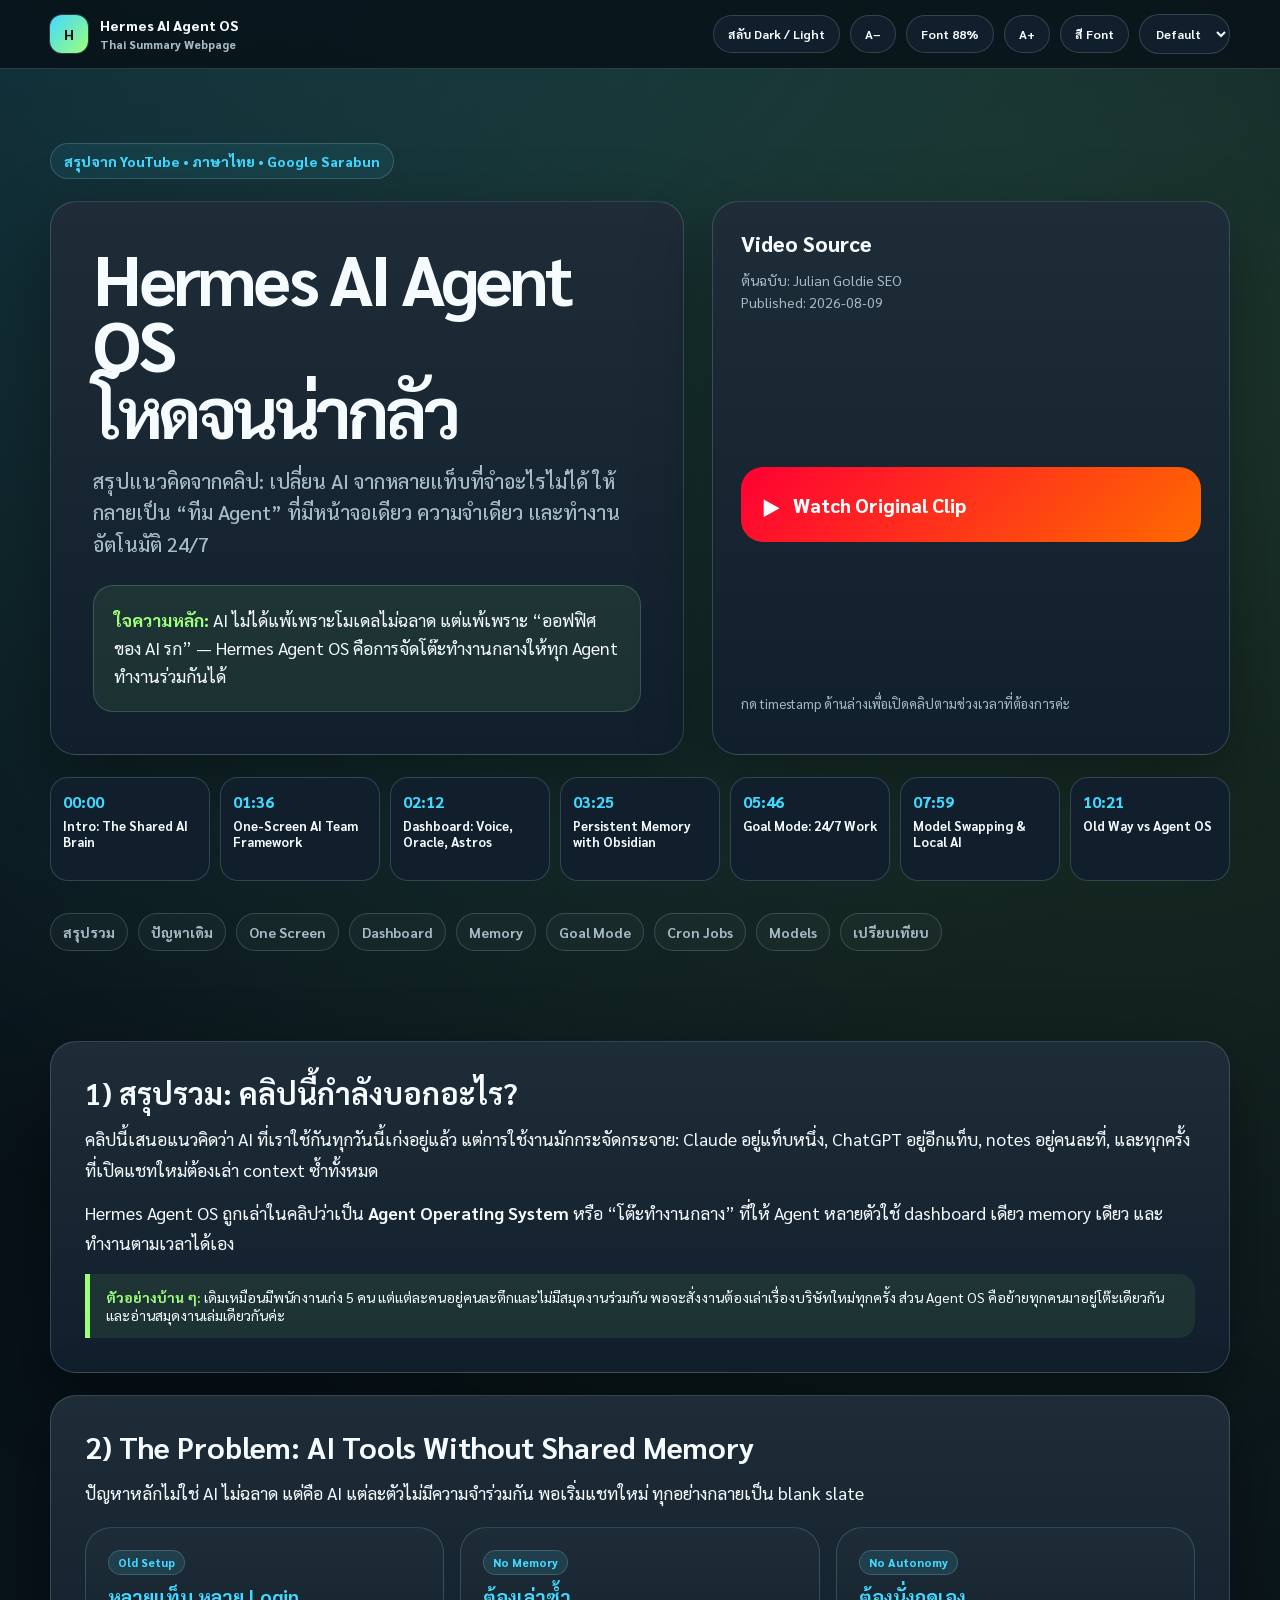
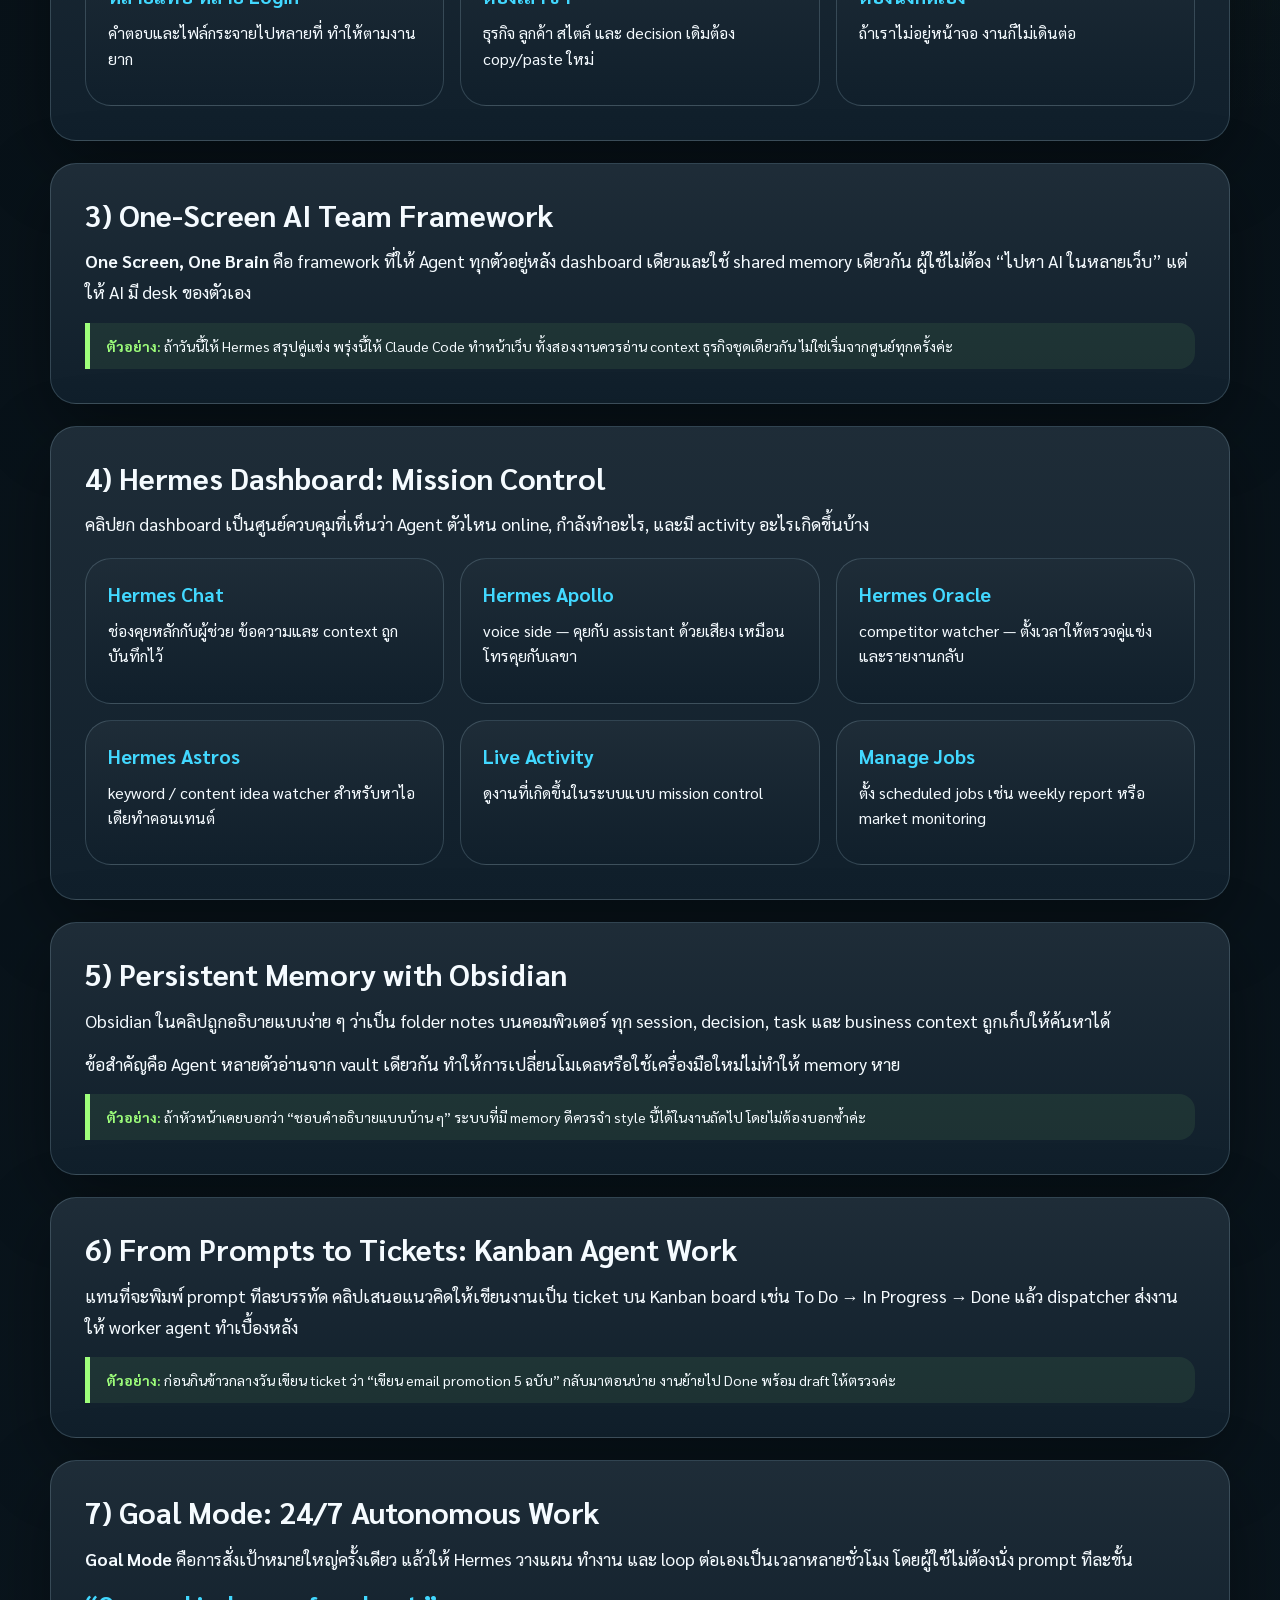
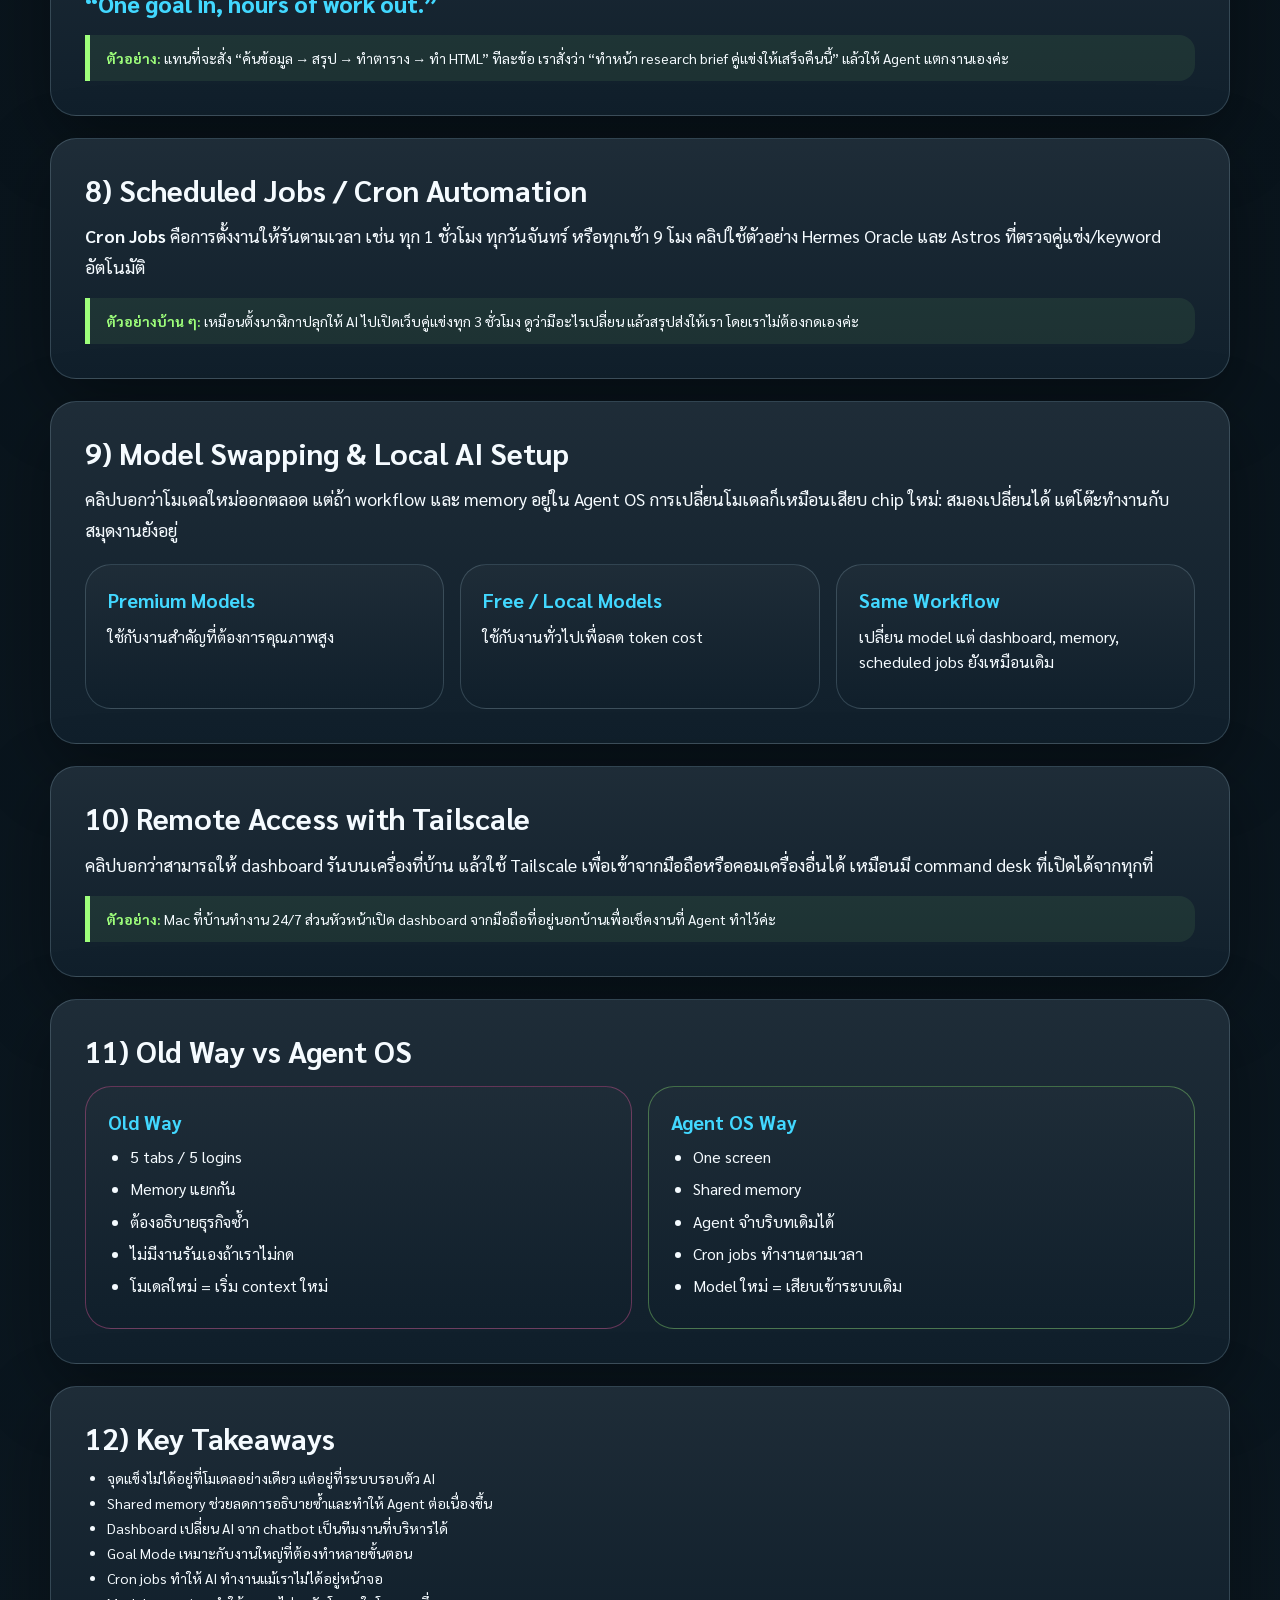
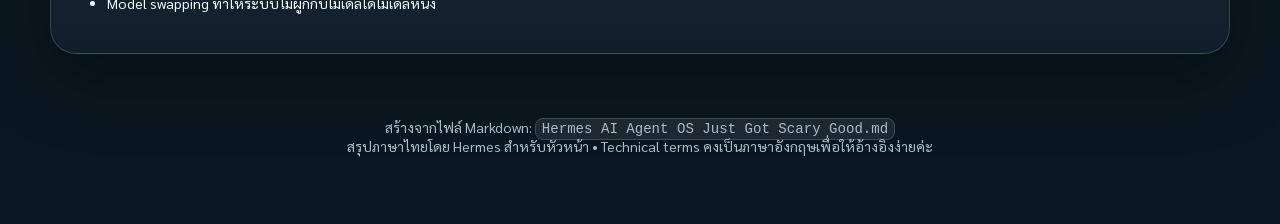
==== commit aa7a5d2b: "Update Hermes Agent OS page title" ====
--- a/hermes-agent-os.html
+++ b/hermes-agent-os.html
@@ -4,7 +4,7 @@
   <meta charset="utf-8" />
   <meta name="viewport" content="width=device-width, initial-scale=1" />
   <meta name="description" content="สรุปภาษาไทยจากคลิป Hermes AI Agent OS Just Got Scary Good พร้อมลิงก์ timestamp ไป YouTube ต้นฉบับ" />
-  <title>Hermes AI Agent OS — สรุปภาษาไทย</title>
+  <title>Hermes AI Agent OS โหดจนน่ากลัว</title>
   <link rel="preconnect" href="https://fonts.googleapis.com">
   <link rel="preconnect" href="https://fonts.gstatic.com" crossorigin>
   <link href="https://fonts.googleapis.com/css2?family=Sarabun:wght@300;400;500;600;700;800&display=swap" rel="stylesheet">
@@ -52,7 +52,7 @@
       <span class="eyebrow">สรุปจาก YouTube • ภาษาไทย • Google Sarabun</span>
       <div class="hero-grid">
         <div class="hero-card">
-          <h1>Hermes AI Agent OS<br>Just Got Scary Good</h1>
+          <h1>Hermes AI Agent OS<br>โหดจนน่ากลัว</h1>
           <p class="subtitle">สรุปแนวคิดจากคลิป: เปลี่ยน AI จากหลายแท็บที่จำอะไรไม่ได้ ให้กลายเป็น “ทีม Agent” ที่มีหน้าจอเดียว ความจำเดียว และทำงานอัตโนมัติ 24/7</p>
           <div class="big-idea"><b>ใจความหลัก:</b> AI ไม่ได้แพ้เพราะโมเดลไม่ฉลาด แต่แพ้เพราะ “ออฟฟิศของ AI รก” — Hermes Agent OS คือการจัดโต๊ะทำงานกลางให้ทุก Agent ทำงานร่วมกันได้</div>
         </div>
